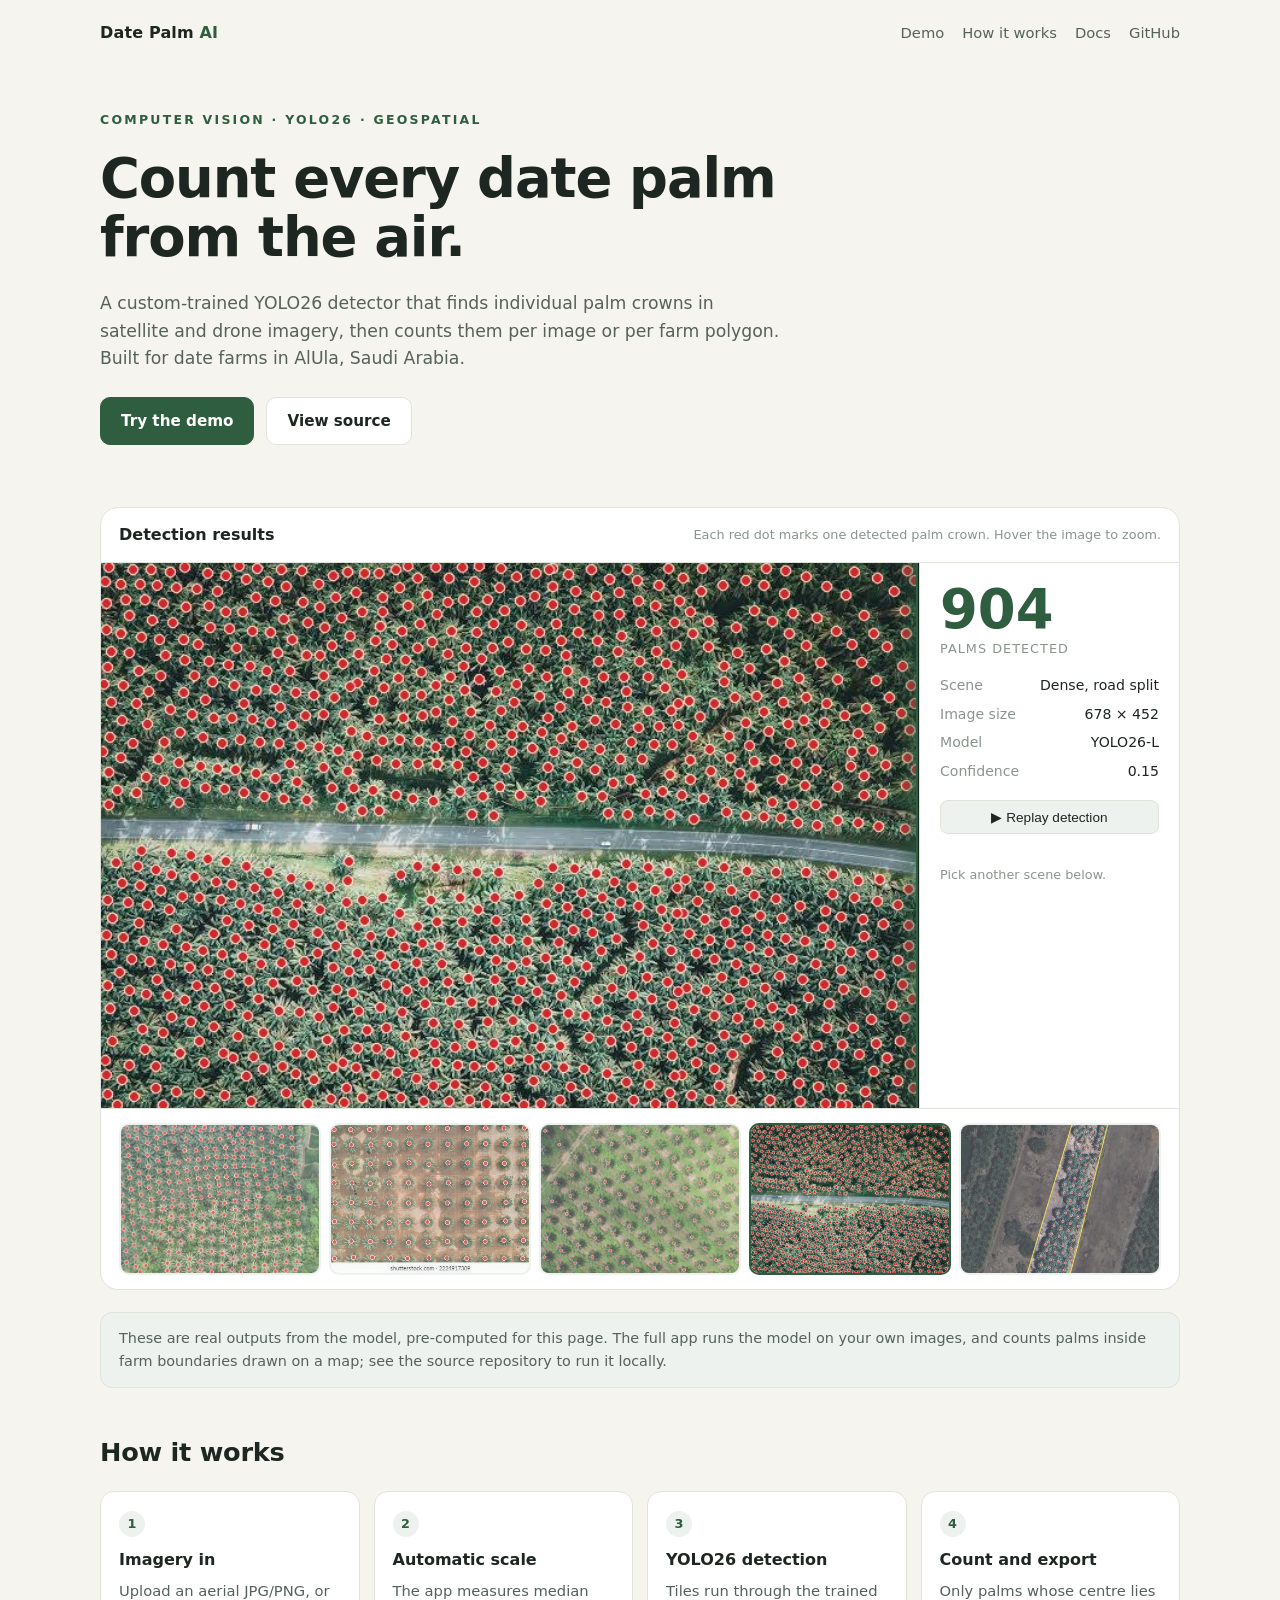
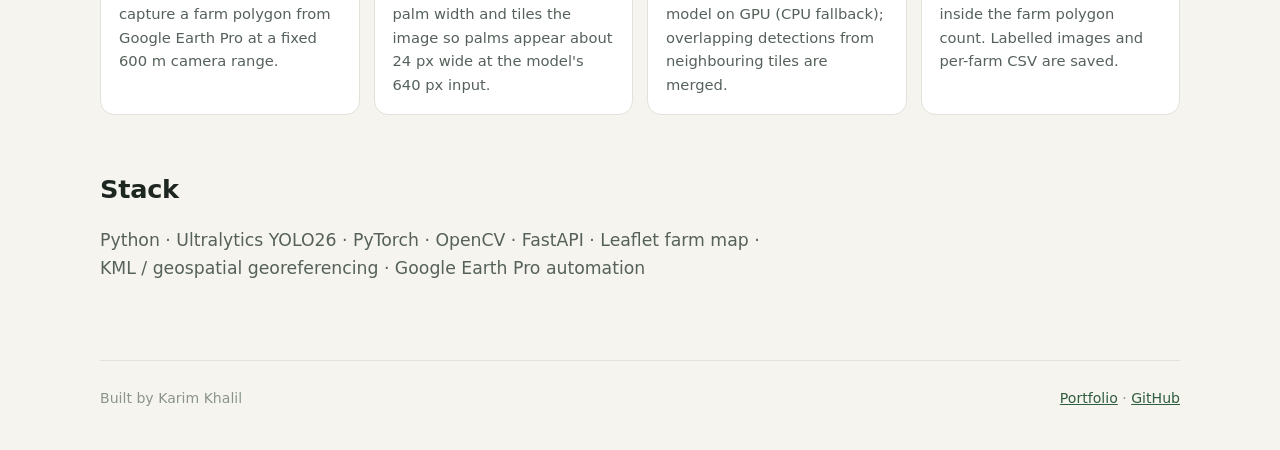
==== site/index.html @ 03060380 "Initial commit: Date Palm AI with YOLO26 detection demo Co-Authored-By: Claude Sonnet 5.5 <noreply@a" ====
<!doctype html>
<html lang="en">
<head>
<meta charset="utf-8">
<meta name="viewport" content="width=device-width, initial-scale=1">
<title>Date Palm AI – YOLO palm detection demo</title>
<meta name="description" content="Count date palms from aerial imagery with a custom-trained YOLO26 model. Interactive demo with real detection output.">
<meta property="og:title" content="Date Palm AI – YOLO palm detection demo">
<meta property="og:description" content="Count date palms from aerial imagery with a custom-trained YOLO26 model.">
<meta property="og:image" content="samples/s4.jpg">
<style>
  :root {
    --bg:#0f1511; --surface:#17201a; --surface2:#1e2a22; --line:#2a382f; --ink:#e9efea; --ink2:#a6b3aa; --ink3:#74847a;
    --accent:#7bc196; --accent2:#3f8a5c; --dot:#ee2c2c;
  }
  @media (prefers-color-scheme: light) {
    :root { --bg:#f6f4ee; --surface:#fff; --surface2:#eef2ee; --line:#dfe3da; --ink:#1d2620; --ink2:#55615a; --ink3:#8a948d; --accent:#2f5d3f; --accent2:#2f5d3f; }
  }
  * { box-sizing:border-box; }
  html { scroll-behavior:smooth; }
  body { margin:0; background:var(--bg); color:var(--ink); font:16px/1.6 "Segoe UI",system-ui,-apple-system,Roboto,sans-serif; }
  a { color:var(--accent); }
  .wrap { max-width:1120px; margin:0 auto; padding:0 20px; }
  header.top { display:flex; justify-content:space-between; align-items:center; padding:20px 0; gap:16px; flex-wrap:wrap; }
  .brand { font-weight:700; letter-spacing:.01em; }
  .brand span { color:var(--accent); }
  nav a { margin-left:18px; text-decoration:none; color:var(--ink2); font-size:.92rem; }
  nav a:hover { color:var(--ink); }
  .hero { padding:44px 0 28px; }
  .eyebrow { font-size:.78rem; letter-spacing:.18em; text-transform:uppercase; color:var(--accent); font-weight:600; }
  h1 { font-size:clamp(2rem,5vw,3.4rem); line-height:1.1; margin:.35em 0 .4em; letter-spacing:-.02em; max-width:18ch; }
  .lead { color:var(--ink2); max-width:62ch; font-size:1.08rem; }
  .btns { display:flex; gap:12px; margin-top:24px; flex-wrap:wrap; }
  .btn { display:inline-block; padding:11px 20px; border-radius:10px; text-decoration:none; font-weight:600; font-size:.95rem; border:1px solid var(--line); color:var(--ink); background:var(--surface); }
  .btn.primary { background:var(--accent2); border-color:var(--accent2); color:#fff; }
  .btn:hover { filter:brightness(1.1); }

  .demo { margin:34px 0 20px; border:1px solid var(--line); background:var(--surface); border-radius:18px; overflow:hidden; }
  .demo-head { display:flex; justify-content:space-between; align-items:center; padding:14px 18px; border-bottom:1px solid var(--line); gap:12px; flex-wrap:wrap; }
  .demo-head h2 { margin:0; font-size:1rem; }
  .live { font-size:.8rem; color:var(--ink3); }
  .stage { display:grid; grid-template-columns:minmax(0,1fr) 260px; }
  @media (max-width:820px){ .stage { grid-template-columns:1fr; } }
  .viewer { position:relative; background:#000; min-height:260px; display:flex; align-items:center; justify-content:center; overflow:hidden; cursor:crosshair; }
  .viewer img { display:block; width:100%; max-height:70vh; object-fit:contain; }
  .scan { position:absolute; top:0; bottom:0; width:2px; background:var(--accent); box-shadow:0 0 18px 4px var(--accent); left:0; opacity:0; pointer-events:none; }
  .cover { position:absolute; inset:0; background:#000; transform-origin:right; pointer-events:none; }
  .lens { position:absolute; width:170px; height:170px; border-radius:50%; border:2px solid #fff; box-shadow:0 4px 24px rgba(0,0,0,.6); background-repeat:no-repeat; pointer-events:none; display:none; }
  .side { padding:20px; border-left:1px solid var(--line); display:flex; flex-direction:column; gap:18px; }
  @media (max-width:820px){ .side { border-left:0; border-top:1px solid var(--line); } }
  .count { font-size:3.4rem; font-weight:700; line-height:1; color:var(--accent); font-variant-numeric:tabular-nums; }
  .count small { display:block; font-size:.8rem; font-weight:500; color:var(--ink3); letter-spacing:.08em; text-transform:uppercase; margin-top:6px; }
  dl { margin:0; display:grid; grid-template-columns:auto 1fr; gap:6px 12px; font-size:.88rem; }
  dt { color:var(--ink3); } dd { margin:0; text-align:right; }
  .thumbs { display:grid; grid-template-columns:repeat(5,1fr); gap:8px; padding:14px 18px; border-top:1px solid var(--line); }
  .thumbs button { padding:0; border:2px solid transparent; border-radius:10px; overflow:hidden; background:var(--surface2); cursor:pointer; aspect-ratio:4/3; }
  .thumbs button img { width:100%; height:100%; object-fit:cover; display:block; opacity:.7; transition:opacity .2s; }
  .thumbs button[aria-pressed="true"] { border-color:var(--accent); }
  .thumbs button[aria-pressed="true"] img, .thumbs button:hover img { opacity:1; }
  .hint { font-size:.8rem; color:var(--ink3); }
  .replay { background:var(--surface2); color:var(--ink); border:1px solid var(--line); border-radius:8px; padding:8px 12px; cursor:pointer; font-size:.85rem; }

  section { padding:44px 0 10px; }
  h2.sec { font-size:1.6rem; letter-spacing:-.01em; margin:0 0 10px; }
  .grid { display:grid; grid-template-columns:repeat(auto-fit,minmax(230px,1fr)); gap:14px; margin-top:18px; }
  .card { background:var(--surface); border:1px solid var(--line); border-radius:14px; padding:18px; }
  .card h3 { margin:0 0 6px; font-size:1rem; }
  .card p { margin:0; color:var(--ink2); font-size:.92rem; }
  .num { display:inline-flex; width:26px; height:26px; border-radius:50%; background:var(--surface2); color:var(--accent); align-items:center; justify-content:center; font-size:.8rem; font-weight:700; margin-bottom:10px; }
  .note { margin:22px 0 0; padding:14px 18px; border-radius:12px; background:var(--surface2); color:var(--ink2); font-size:.9rem; border:1px solid var(--line); }
  footer { margin-top:50px; padding:26px 0 40px; border-top:1px solid var(--line); color:var(--ink3); font-size:.88rem; display:flex; justify-content:space-between; gap:12px; flex-wrap:wrap; }
  @media (prefers-reduced-motion: reduce){ * { animation:none !important; transition:none !important; } }
</style>
</head>
<body>
<div class="wrap">
  <header class="top">
    <div class="brand">Date Palm <span>AI</span></div>
    <nav><a href="#demo">Demo</a><a href="#how">How it works</a><a href="docs/">Docs</a><a href="https://github.com/kareemkhalill/date-palm-ai">GitHub</a></nav>
  </header>

  <div class="hero">
    <div class="eyebrow">Computer vision · YOLO26 · Geospatial</div>
    <h1>Count every date palm from the air.</h1>
    <p class="lead">A custom-trained YOLO26 detector that finds individual palm crowns in satellite and drone imagery, then counts them per image or per farm polygon. Built for date farms in AlUla, Saudi Arabia.</p>
    <div class="btns">
      <a class="btn primary" href="#demo">Try the demo</a>
      <a class="btn" href="https://github.com/kareemkhalill/date-palm-ai">View source</a>
    </div>
  </div>

  <div class="demo" id="demo">
    <div class="demo-head"><h2>Detection results</h2><span class="live">Each red dot marks one detected palm crown. Hover the image to zoom.</span></div>
    <div class="stage">
      <div class="viewer" id="viewer">
        <img id="img" alt="Aerial image with detected palms marked by red dots" src="samples/s4.jpg">
        <div class="cover" id="cover"></div>
        <div class="scan" id="scan"></div>
        <div class="lens" id="lens"></div>
      </div>
      <div class="side">
        <div class="count"><span id="num">0</span><small>palms detected</small></div>
        <dl>
          <dt>Scene</dt><dd id="m-scene"></dd>
          <dt>Image size</dt><dd id="m-size"></dd>
          <dt>Model</dt><dd>YOLO26-L</dd>
          <dt>Confidence</dt><dd>0.15</dd>
        </dl>
        <button class="replay" id="replay">▶ Replay detection</button>
        <p class="hint">Pick another scene below.</p>
      </div>
    </div>
    <div class="thumbs" id="thumbs"></div>
  </div>
  <p class="note">These are real outputs from the model, pre-computed for this page. The full app runs the model on your own images, and counts palms inside farm boundaries drawn on a map; see the source repository to run it locally.</p>

  <section id="how">
    <h2 class="sec">How it works</h2>
    <div class="grid">
      <div class="card"><div class="num">1</div><h3>Imagery in</h3><p>Upload an aerial JPG/PNG, or capture a farm polygon from Google Earth Pro at a fixed 600 m camera range.</p></div>
      <div class="card"><div class="num">2</div><h3>Automatic scale</h3><p>The app measures median palm width and tiles the image so palms appear about 24 px wide at the model's 640 px input.</p></div>
      <div class="card"><div class="num">3</div><h3>YOLO26 detection</h3><p>Tiles run through the trained model on GPU (CPU fallback); overlapping detections from neighbouring tiles are merged.</p></div>
      <div class="card"><div class="num">4</div><h3>Count and export</h3><p>Only palms whose centre lies inside the farm polygon count. Labelled images and per-farm CSV are saved.</p></div>
    </div>
  </section>

  <section>
    <h2 class="sec">Stack</h2>
    <p class="lead">Python · Ultralytics YOLO26 · PyTorch · OpenCV · FastAPI · Leaflet farm map · KML / geospatial georeferencing · Google Earth Pro automation</p>
  </section>

  <footer>
    <span>Built by Karim Khalil</span>
    <span><a href="https://kareemkhalill.github.io/portfolio">Portfolio</a> · <a href="https://github.com/kareemkhalill/date-palm-ai">GitHub</a></span>
  </footer>
</div>

<script>
const samples = [
  { src:'samples/s1.jpg', count:321, scene:'Plantation, dense',  size:'617 × 324' },
  { src:'samples/s2.jpg', count:88,  scene:'Spaced rows',        size:'389 × 280' },
  { src:'samples/s3.jpg', count:124, scene:'Young plantation',   size:'738 × 414' },
  { src:'samples/s4.jpg', count:907, scene:'Dense, road split',  size:'678 × 452' },
  { src:'samples/s5.jpg', count:148, scene:'Farm TYM-00724, 1.21 ha', size:'702 × 2000' },
];
const $ = id => document.getElementById(id);
const img=$('img'), cover=$('cover'), scan=$('scan'), num=$('num'), viewer=$('viewer'), lens=$('lens');
const reduce = matchMedia('(prefers-reduced-motion: reduce)').matches;
let cur = 3, raf = 0;

const thumbs = $('thumbs');
samples.forEach((s,i) => {
  const b = document.createElement('button');
  b.setAttribute('aria-label', 'Scene ' + (i+1) + ': ' + s.scene);
  b.innerHTML = '<img loading="lazy" alt="" src="'+s.src+'">';
  b.onclick = () => select(i);
  thumbs.appendChild(b);
});

function select(i){
  cur = i;
  const s = samples[i];
  [...thumbs.children].forEach((b,k)=>b.setAttribute('aria-pressed', k===i));
  img.src = s.src;
  $('m-scene').textContent = s.scene; $('m-size').textContent = s.size;
  img.decode().catch(()=>{}).then(play);
}

function play(){
  cancelAnimationFrame(raf);
  const target = samples[cur].count;
  if (reduce){ num.textContent = target; cover.style.opacity = 0; scan.style.opacity = 0; return; }
  const dur = 1600, t0 = performance.now();
  scan.style.opacity = 1; cover.style.opacity = 1;
  (function step(t){
    const p = Math.min(1,(t-t0)/dur), e = 1-Math.pow(1-p,3);
    cover.style.transform = 'scaleX(' + (1-e) + ')';
    scan.style.left = (e*100) + '%';
    num.textContent = Math.round(target*e);
    if (p<1) raf = requestAnimationFrame(step); else { scan.style.opacity = 0; cover.style.opacity = 0; num.textContent = target; }
  })(t0);
}
$('replay').onclick = play;

// zoom lens
viewer.addEventListener('mousemove', e => {
  const r = img.getBoundingClientRect();
  const x = e.clientX - r.left, y = e.clientY - r.top;
  if (x<0||y<0||x>r.width||y>r.height){ lens.style.display='none'; return; }
  const z = 3, vr = viewer.getBoundingClientRect();
  lens.style.display = 'block';
  lens.style.left = (e.clientX - vr.left - 85) + 'px';
  lens.style.top  = (e.clientY - vr.top  - 85) + 'px';
  lens.style.backgroundImage = 'url(' + img.src + ')';
  lens.style.backgroundSize = (r.width*z) + 'px ' + (r.height*z) + 'px';
  lens.style.backgroundPosition = (-(x*z-85)) + 'px ' + (-(y*z-85)) + 'px';
});
viewer.addEventListener('mouseleave', () => lens.style.display='none');

select(3);
</script>
</body>
</html>
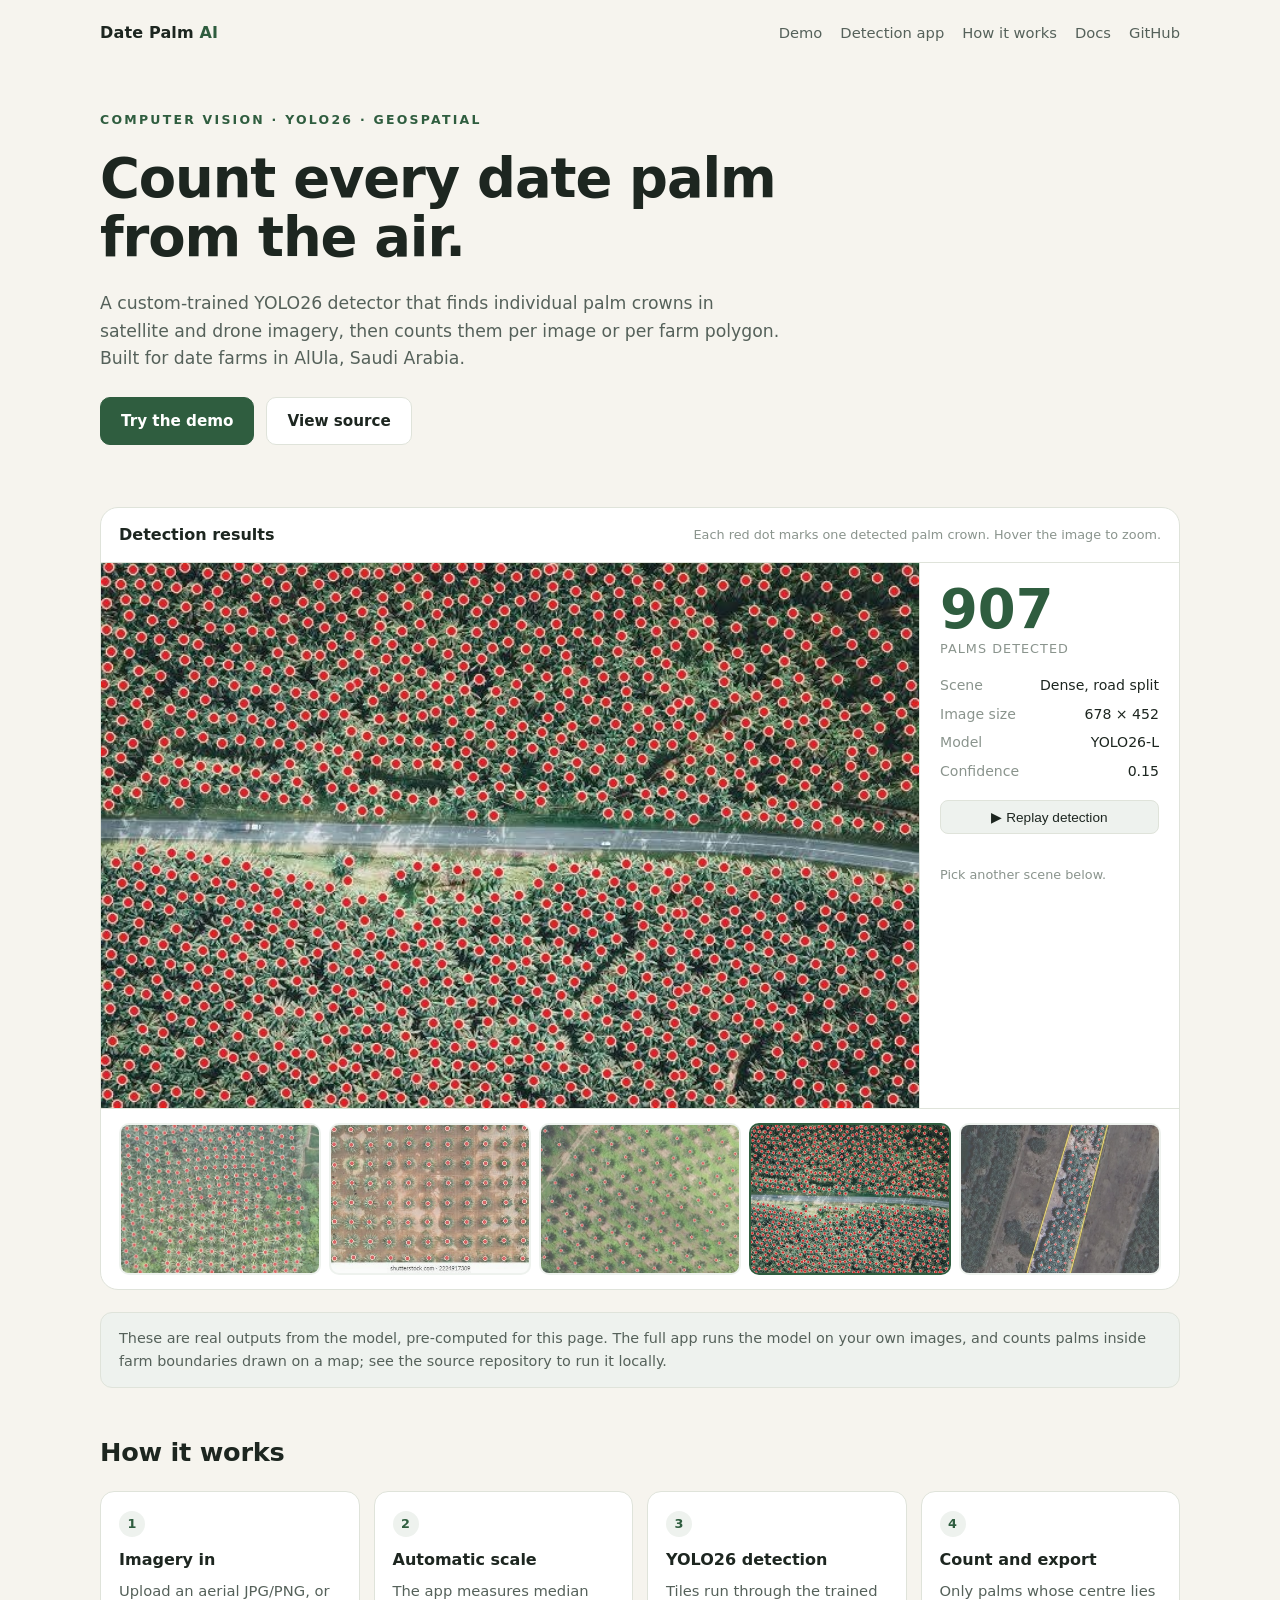
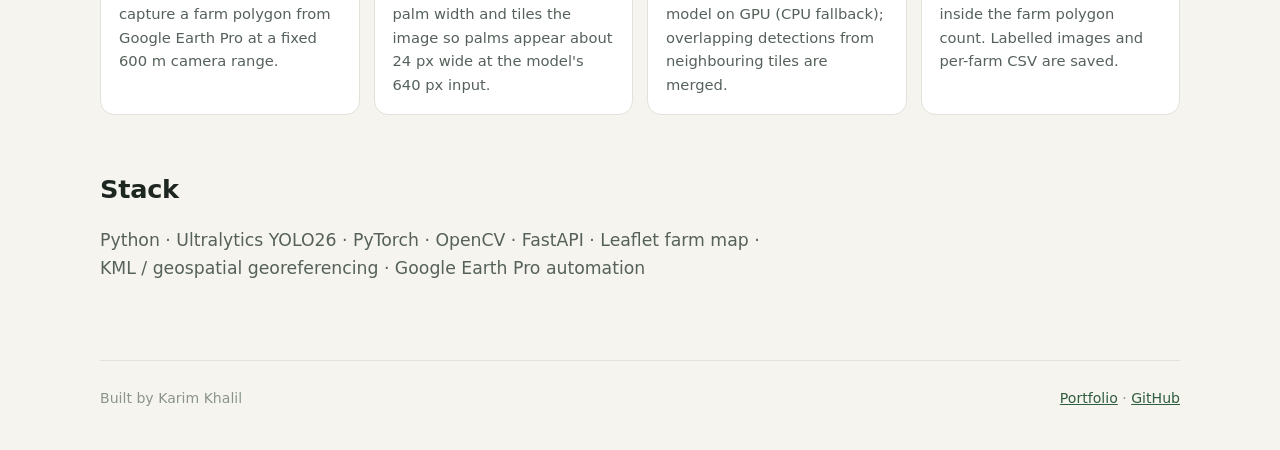
==== commit 5b199eba: "Add static detection app page with pre-computed results Co-Authored-By: Claude Sonnet 5.5 <noreply@a" ====
--- a/site/index.html
+++ b/site/index.html
@@ -76,7 +76,7 @@
 <div class="wrap">
   <header class="top">
     <div class="brand">Date Palm <span>AI</span></div>
-    <nav><a href="#demo">Demo</a><a href="#how">How it works</a><a href="docs/">Docs</a><a href="https://github.com/kareemkhalill/date-palm-ai">GitHub</a></nav>
+    <nav><a href="#demo">Demo</a><a href="app/">Detection app</a><a href="#how">How it works</a><a href="docs/">Docs</a><a href="https://github.com/kareemkhalill/date-palm-ai">GitHub</a></nav>
   </header>
 
   <div class="hero">
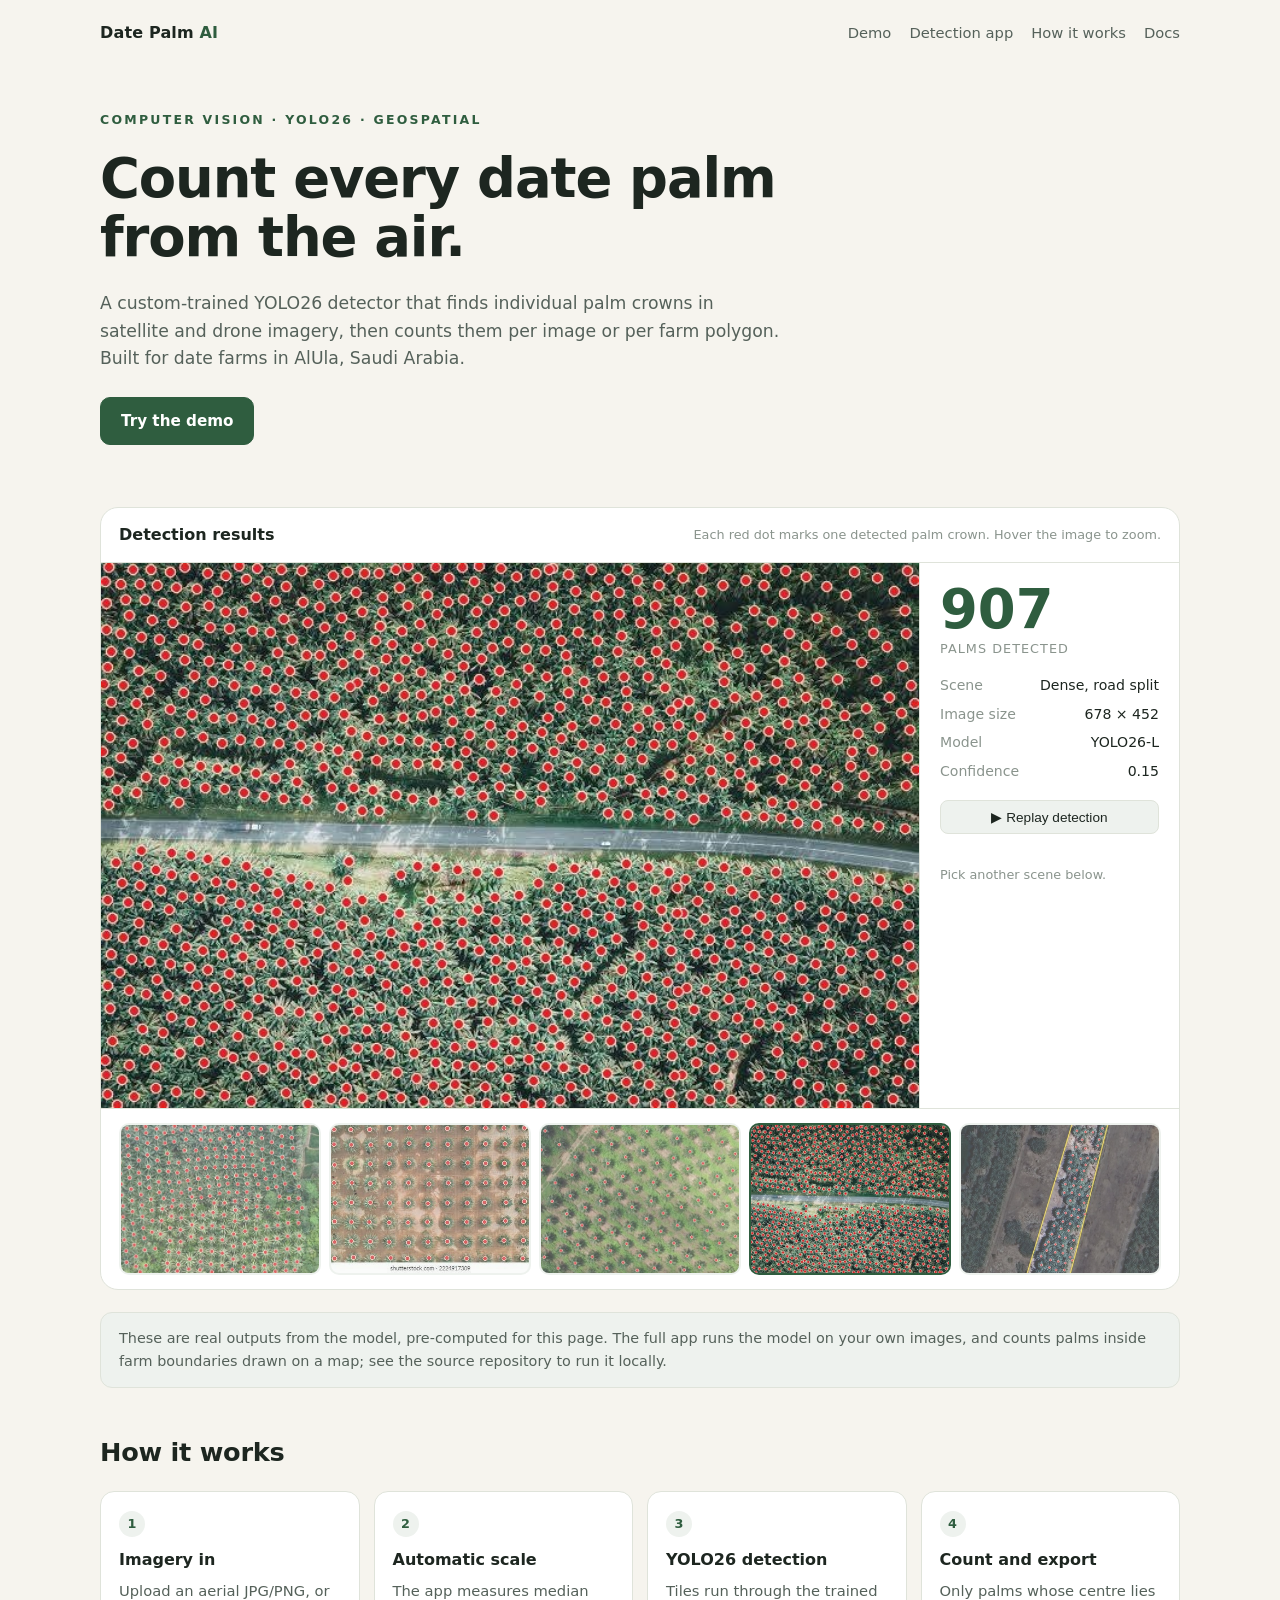
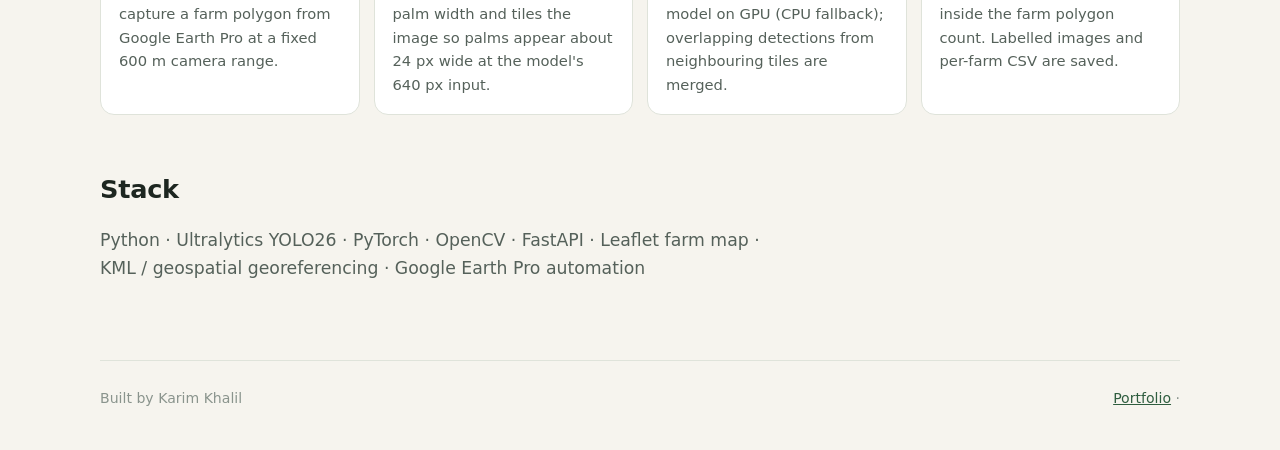
==== commit 2f5e79f8: "Remove GitHub links from demo pages Co-Authored-By: Claude Sonnet 5.5 <noreply@anthropic.com>" ====
--- a/site/index.html
+++ b/site/index.html
@@ -76,7 +76,7 @@
 <div class="wrap">
   <header class="top">
     <div class="brand">Date Palm <span>AI</span></div>
-    <nav><a href="#demo">Demo</a><a href="app/">Detection app</a><a href="#how">How it works</a><a href="docs/">Docs</a><a href="https://github.com/kareemkhalill/date-palm-ai">GitHub</a></nav>
+    <nav><a href="#demo">Demo</a><a href="app/">Detection app</a><a href="#how">How it works</a><a href="docs/">Docs</a></nav>
   </header>
 
   <div class="hero">
@@ -85,7 +85,6 @@
     <p class="lead">A custom-trained YOLO26 detector that finds individual palm crowns in satellite and drone imagery, then counts them per image or per farm polygon. Built for date farms in AlUla, Saudi Arabia.</p>
     <div class="btns">
       <a class="btn primary" href="#demo">Try the demo</a>
-      <a class="btn" href="https://github.com/kareemkhalill/date-palm-ai">View source</a>
     </div>
   </div>
 
@@ -131,7 +130,7 @@
 
   <footer>
     <span>Built by Karim Khalil</span>
-    <span><a href="https://kareemkhalill.github.io/portfolio">Portfolio</a> · <a href="https://github.com/kareemkhalill/date-palm-ai">GitHub</a></span>
+    <span><a href="https://kareemkhalill.github.io/portfolio">Portfolio</a> · </span>
   </footer>
 </div>
 
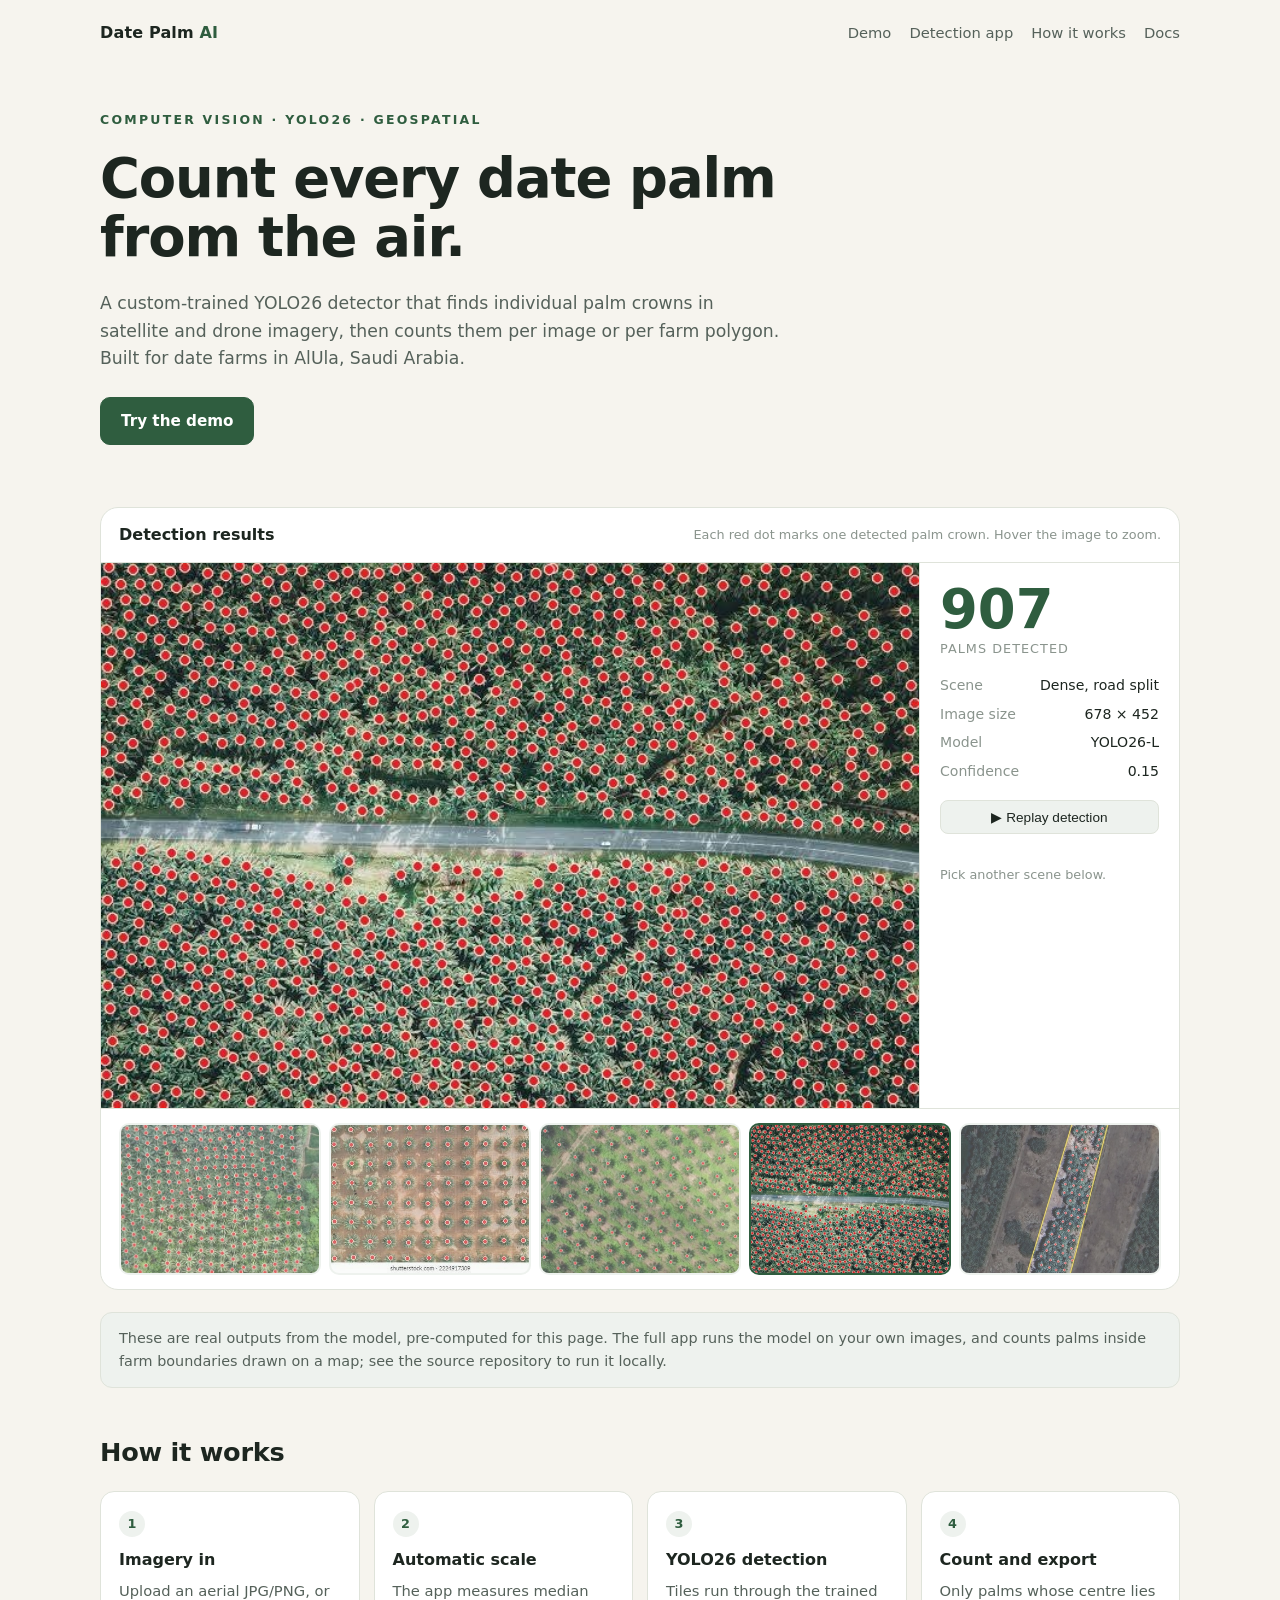
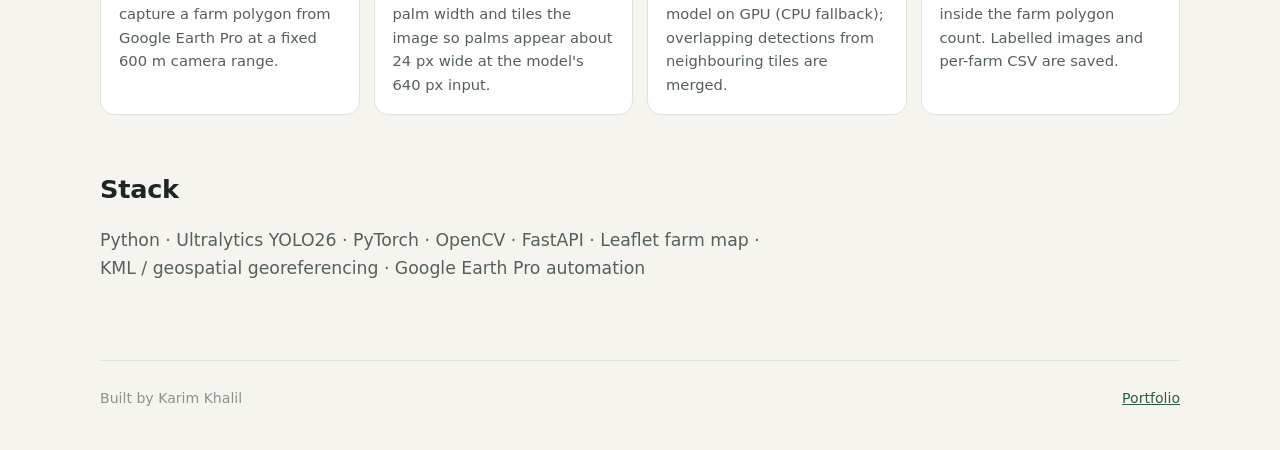
==== commit e5097c06: "Tidy footer Co-Authored-By: Claude Sonnet 5.5 <noreply@anthropic.com>" ====
--- a/site/index.html
+++ b/site/index.html
@@ -130,7 +130,7 @@
 
   <footer>
     <span>Built by Karim Khalil</span>
-    <span><a href="https://kareemkhalill.github.io/portfolio">Portfolio</a> · </span>
+    <span><a href="https://kareemkhalill.github.io/portfolio">Portfolio</a></span>
   </footer>
 </div>
 
